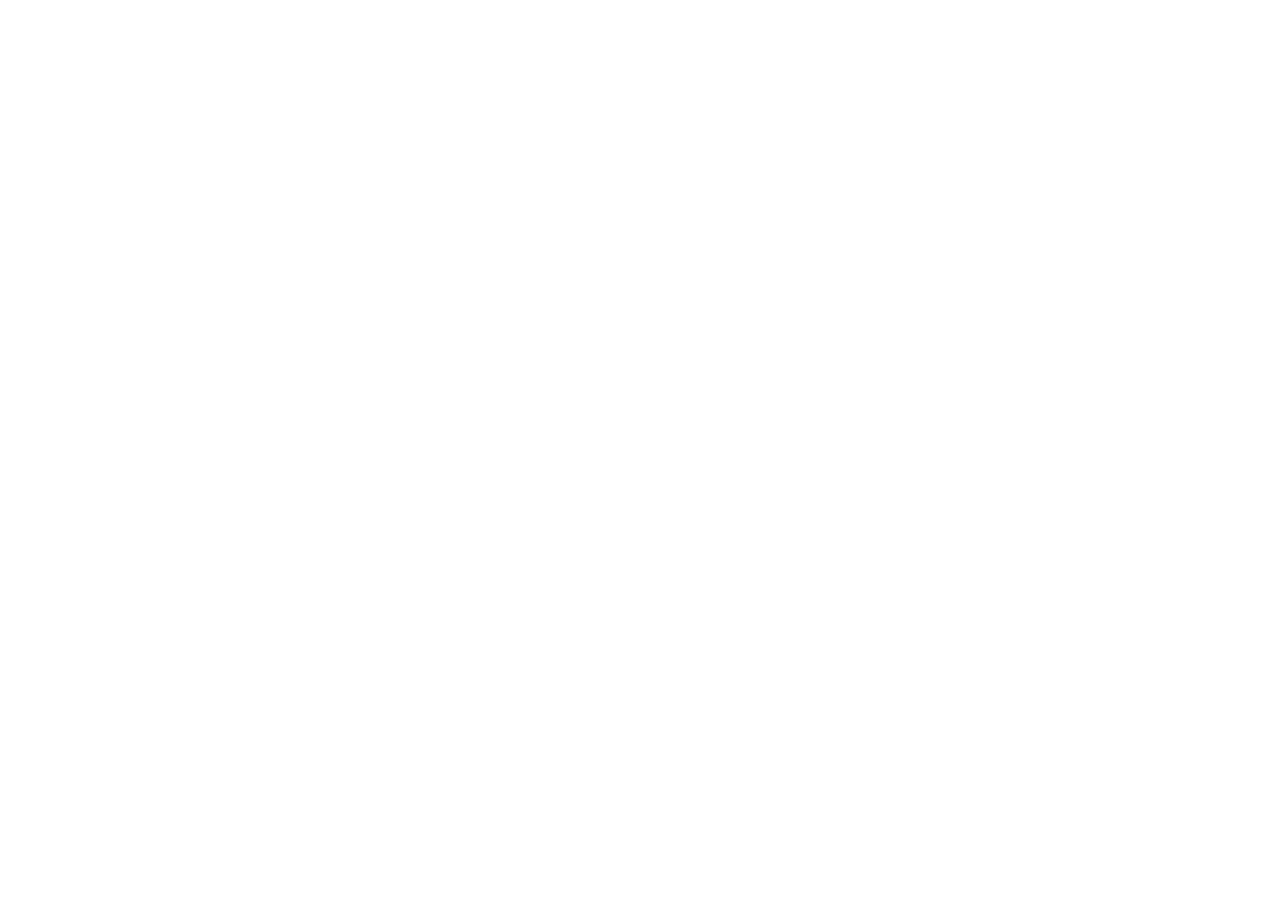
==== index.html @ b7ed8bee "commit 1: added class" ====
<!DOCTYPE html>
<html>
<head>
	<title></title>
	<link rel="stylesheet" type="text/css" href="css/style.css">
	<script src="https://ajax.googleapis.com/ajax/libs/jquery/3.3.1/jquery.min.js"></script>
</head>
<body>





<script type="text/javascript" src="js/app.js"></script>
</body>
</html>
---- css/style.css ----
* {

}
body {
	
}
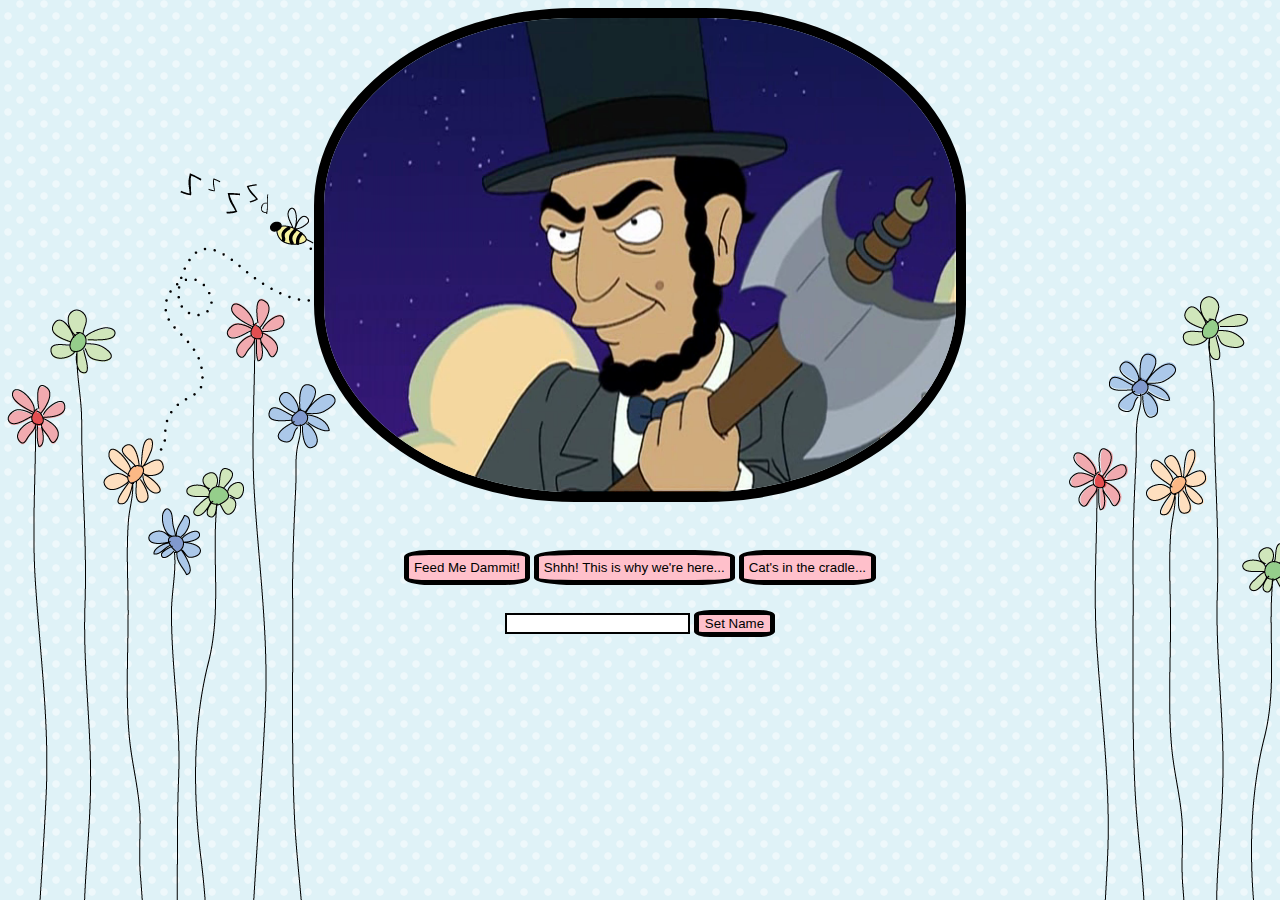
==== commit 835ececc: "Commit 2: added html css and js" ====
--- a/index.html
+++ b/index.html
@@ -1,13 +1,22 @@
 <!DOCTYPE html>
 <html>
 <head>
-	<title></title>
+	<title>Tamagotchi</title>
 	<link rel="stylesheet" type="text/css" href="css/style.css">
 	<script src="https://ajax.googleapis.com/ajax/libs/jquery/3.3.1/jquery.min.js"></script>
 </head>
 <body>
 
-
+	<img src="images/EvilLincoln.png" alt="Evil Lincoln" class="evil1">
+		<div class=doing-stuff>
+			<button class=feed-me>Feed Me Dammit!</button>
+			<button class=sleep-me>Shhh! This is why we're here...</button>
+			<button class=play-me>Cat's in the cradle...</button>
+		</div>
+		<div class=naming>
+			<input type="text" name="name">
+			<button class=set-name>Set Name</button>
+		</div>
 
 
 
--- a/css/style.css
+++ b/css/style.css
@@ -2,5 +2,61 @@
 
 }
 body {
+	background-image: url("../images/cuteBackground1.gif");
+	background-color: pink;
+
+}
+.evil1 {
+	display: block;
+	margin-left: auto;
+	margin-right: auto;
+	width: 50%;
+	border-radius: 40%;
+	border: 10px solid black;
+}
+.doing-stuff {
+	margin-left: auto;
+	margin-right: auto;
+	padding-top: 3em;
+	width: 100%;
+	text-align: center;
 	
-}+}
+.doing-stuff button {
+	display: inline-block;
+	border: 5px solid black;
+	border-radius: 20%;
+	background-color: pink;
+	color: black;
+	padding: 5px;
+
+}
+.naming {
+	display: inline-block;
+	margin-right: auto;
+	margin-left: auto;
+	margin-top: 25px;
+	width: 100%;
+	text-align: center;
+
+
+}
+.naming input {
+	border: 2px solid black;
+}
+.set-name {
+	border: 5px solid black;
+	border-radius: 20%;
+	background-color: pink;
+	color: black;
+}
+
+
+
+
+
+
+
+
+
+
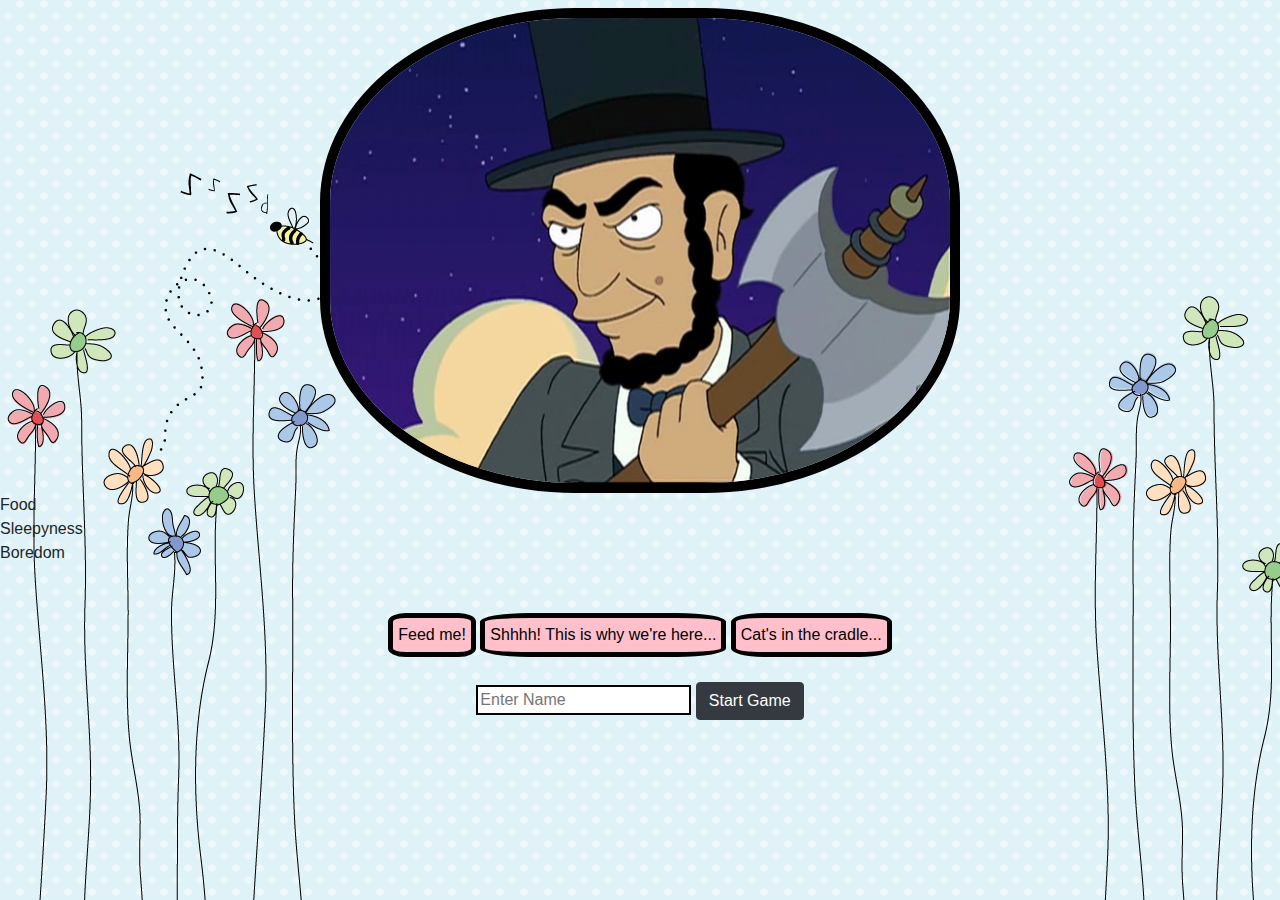
==== commit 33c49e21: "Commit 4: Added more function and css and html" ====
--- a/index.html
+++ b/index.html
@@ -4,22 +4,49 @@
 	<title>Tamagotchi</title>
 	<link rel="stylesheet" type="text/css" href="css/style.css">
 	<script src="https://ajax.googleapis.com/ajax/libs/jquery/3.3.1/jquery.min.js"></script>
+	<link rel="stylesheet" type="text/css" href="https://stackpath.bootstrapcdn.com/bootstrap/4.1.1/css/bootstrap.min.css">
+	<link href="https://fonts.googleapis.com/css?family=Shrikhand" rel="stylesheet">
+	<h3>
+		
+	</h3>
 </head>
 <body>
 
 	<img src="images/EvilLincoln.png" alt="Evil Lincoln" class="evil1">
+		
+		<div class="health-bar" id="foody" data-total="10" data-value="10">
+  			<div class="bar">
+  	  			<div class="hit">Food</div>
+  			</div>
+		</div>
+		<div class="health-bar" id="sleepy" data-total="10" data-value="10">
+  			<div class="bar">
+  	  			<div class="hit">Sleepyness</div>
+  			</div>
+		</div>
+		<div class="health-bar" id="bored" data-total="10" data-value="10">
+  			<div class="bar">
+  	  			<div class="hit">Boredom</div>
+  			</div>
+		</div>
+
 		<div class=doing-stuff>
-			<button class=feed-me>Feed Me Dammit!</button>
-			<button class=sleep-me>Shhh! This is why we're here...</button>
-			<button class=play-me>Cat's in the cradle...</button>
+			<button type="button" id="food" class="btn btn-danger">Feed me!</button>
+			<button type="button" id="sleepytime" class="btn btn-success">Shhhh! This is why we're here...</button>
+			<button type="button" id="play" class="btn btn-info">Cat's in the cradle...</button>
 		</div>
 		<div class=naming>
-			<input type="text" name="name">
-			<button class=set-name>Set Name</button>
+			<input type="text" id="input-box" placeholder="Enter Name" name="name">
+			<button type="button" id="set-name" class="btn btn-dark">Start Game</button>
 		</div>
 
+	
 
+	<script src="https://code.jquery.com/jquery-3.2.1.slim.min.js" integrity="sha384-KJ3o2DKtIkvYIK3UENzmM7KCkRr/rE9/Qpg6aAZGJwFDMVNA/GpGFF93hXpG5KkN" crossorigin="anonymous"></script>
+    <script src="https://cdnjs.cloudflare.com/ajax/libs/popper.js/1.12.9/umd/popper.min.js" integrity="sha384-ApNbgh9B+Y1QKtv3Rn7W3mgPxhU9K/ScQsAP7hUibX39j7fakFPskvXusvfa0b4Q" crossorigin="anonymous"></script>
+    <script src="https://maxcdn.bootstrapcdn.com/bootstrap/4.0.0/js/bootstrap.min.js" integrity="sha384-JZR6Spejh4U02d8jOt6vLEHfe/JQGiRRSQQxSfFWpi1MquVdAyjUar5+76PVCmYl" crossorigin="anonymous"></script>
+  
 
-<script type="text/javascript" src="js/app.js"></script>
+	<script type="text/javascript" src="js/app.js"></script>
 </body>
 </html>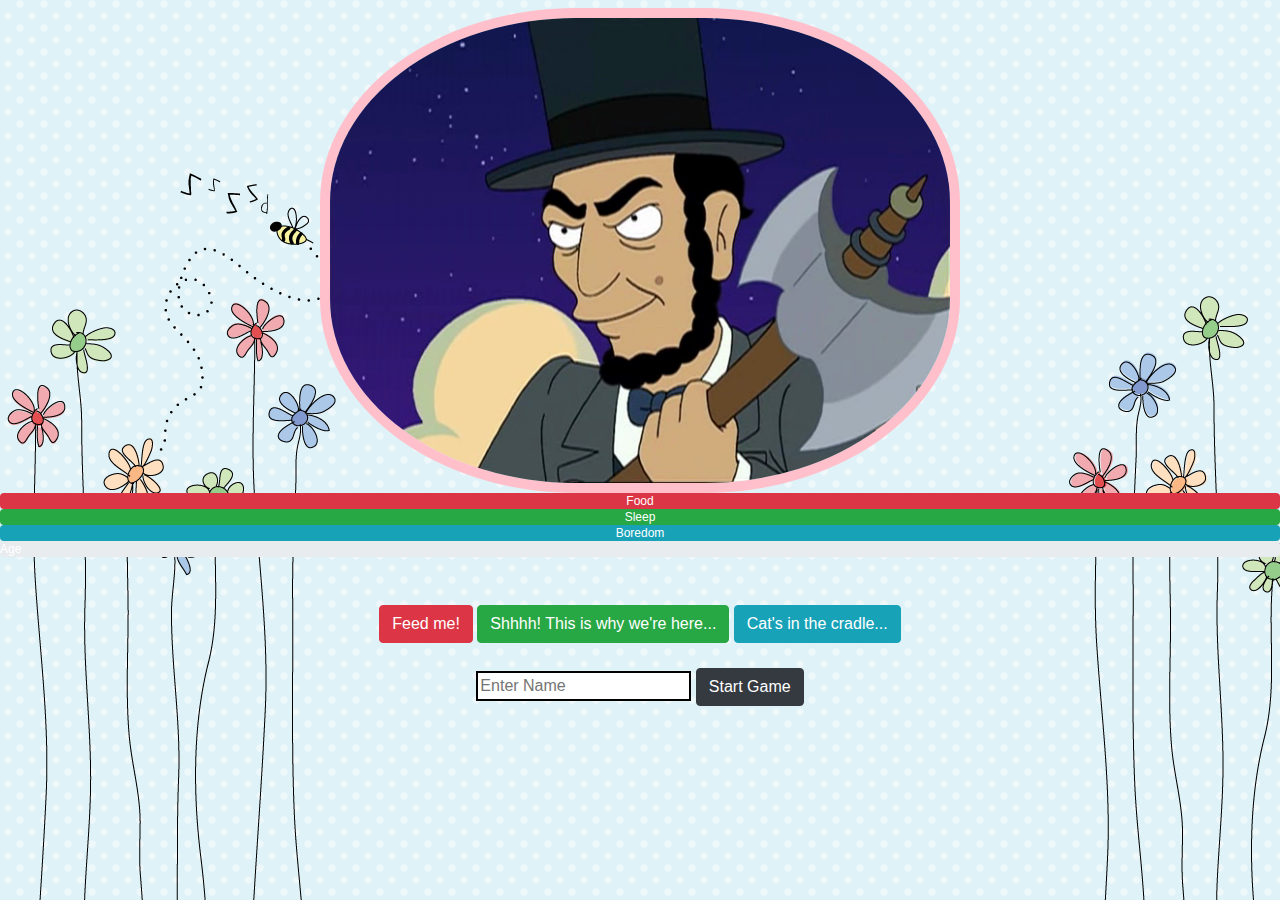
==== commit 1f30c253: "Commit 5: added more logic and styling" ====
--- a/index.html
+++ b/index.html
@@ -14,22 +14,19 @@
 
 	<img src="images/EvilLincoln.png" alt="Evil Lincoln" class="evil1">
 		
-		<div class="health-bar" id="foody" data-total="10" data-value="10">
-  			<div class="bar">
-  	  			<div class="hit">Food</div>
-  			</div>
+		<div class="progress">
+  			<div id="food-bar" class="progress-bar bg-danger" role="progressbar" style="width: 100%" aria-valuenow="100" aria-valuemin="0" aria-valuemax="100">Food</div>
 		</div>
-		<div class="health-bar" id="sleepy" data-total="10" data-value="10">
-  			<div class="bar">
-  	  			<div class="hit">Sleepyness</div>
-  			</div>
+		<div class="progress">
+  			<div id="sleep-bar" class="progress-bar bg-success" role="progressbar" style="width: 100%" aria-valuenow="100" aria-valuemin="0" aria-valuemax="100">Sleep</div>
 		</div>
-		<div class="health-bar" id="bored" data-total="10" data-value="10">
-  			<div class="bar">
-  	  			<div class="hit">Boredom</div>
-  			</div>
+		<div class="progress">
+  			<div id="boredom-bar" class="progress-bar bg-info" role="progressbar" style="width: 100%" aria-valuenow="100" aria-valuemin="0" aria-valuemax="100">Boredom</div>
 		</div>
-
+		<div class="progress">
+  			<div id="age-bar" class="progress-bar bg-warning" role="progressbar" style="width: 0%" aria-valuenow="0" aria-valuemin="0" aria-valuemax="1000">Age</div>
+		</div>
+		
 		<div class=doing-stuff>
 			<button type="button" id="food" class="btn btn-danger">Feed me!</button>
 			<button type="button" id="sleepytime" class="btn btn-success">Shhhh! This is why we're here...</button>
--- a/css/style.css
+++ b/css/style.css
@@ -12,7 +12,7 @@
 	margin-right: auto;
 	width: 50%;
 	border-radius: 40%;
-	border: 10px solid black;
+	border: 10px solid pink;
 }
 .doing-stuff {
 	margin-left: auto;
@@ -21,15 +21,6 @@
 	width: 100%;
 	text-align: center;
 	
-}
-.doing-stuff button {
-	display: inline-block;
-	border: 5px solid black;
-	border-radius: 20%;
-	background-color: pink;
-	color: black;
-	padding: 5px;
-
 }
 .naming {
 	display: inline-block;
@@ -44,19 +35,54 @@
 .naming input {
 	border: 2px solid black;
 }
-.set-name {
-	border: 5px solid black;
-	border-radius: 20%;
-	background-color: pink;
-	color: black;
+.health-bar {
+  -webkit-box-sizing: border-box;
+  -moz-box-sizing: border-box;
+  box-sizing: border-box;
+  width: 300px;
+  height: 20px;
+  padding: 5px;
+  background: #ddd;
+  -webkit-border-radius: 5px;
+  -moz-border-radius: 5px;
+  border-radius: 5px;
+  position: relative;
+  margin-left: auto;
+  margin-right: auto;
+  margin-top: 10px;
+}
+.bar {
+  background: #c54;
+  width: 100%;
+  height: 10px;
+  position: relative;
+  
+  transition: width .5s linear;
+}
+
+.hit {
+  background: rgba(255,255,255,0.6);
+  position: absolute;
+  top: 0;
+  right: 0;
+  bottom: 0;
+  width: 0px;
+  
+  transition: width .5s linear;
+}
+h3 {
+	text-align: center;
+	font-family: 'Shrikhand', cursive;
+	color: pink;
+}
+.progress. {
+	margin-left: auto;
+  	margin-right: auto;
+  	margin-top: 10px;
+  	width: 300px;
 }
 
 
 
 
 
-
-
-
-
-
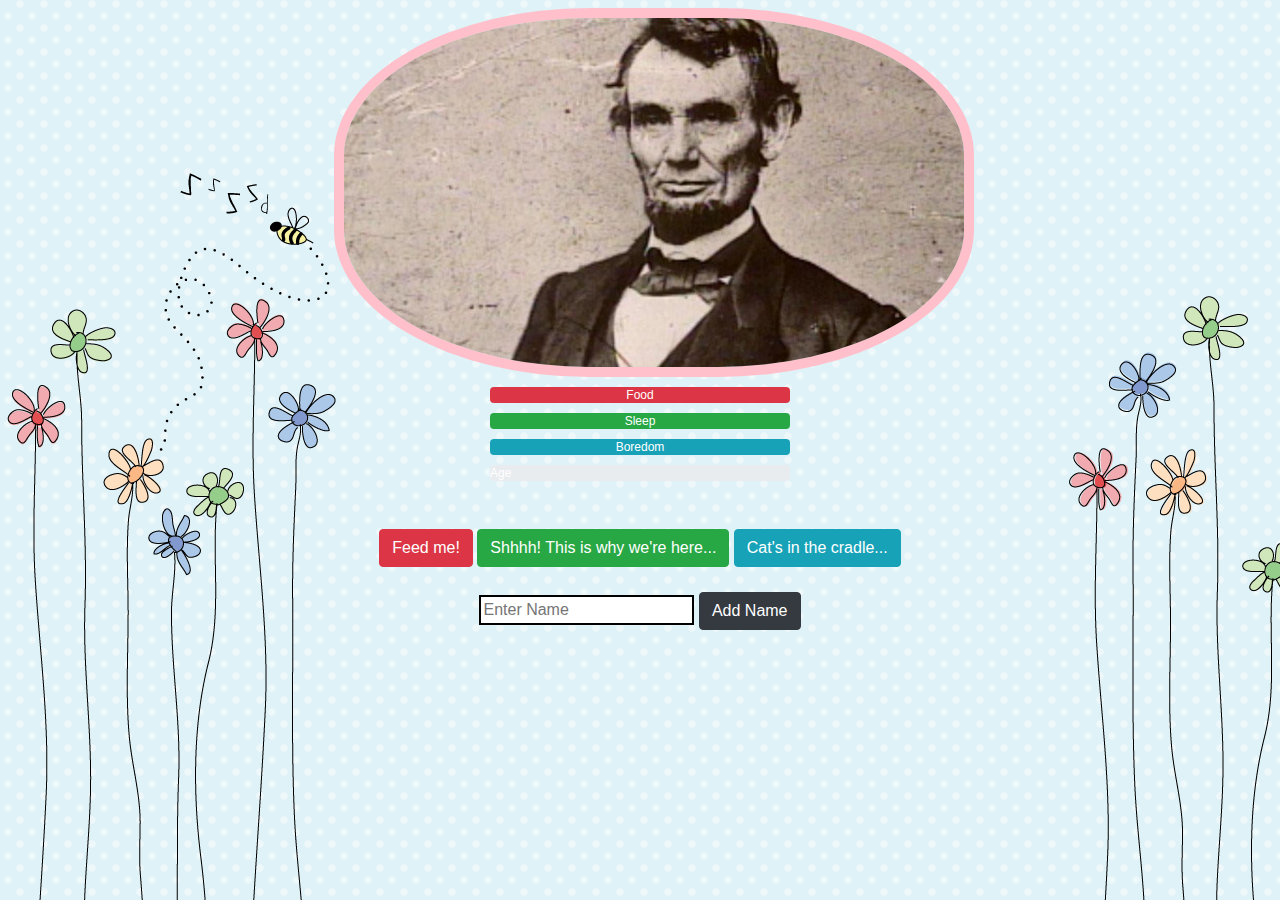
==== commit bf5f3b77: "Commit 7: Continued to finalize functionality" ====
--- a/index.html
+++ b/index.html
@@ -12,7 +12,7 @@
 </head>
 <body>
 
-	<img src="images/EvilLincoln.png" alt="Evil Lincoln" class="evil1">
+	<img src="images/lincoln1.jpg" alt="Evil Lincoln" class="evil1">
 		
 		<div class="progress">
   			<div id="food-bar" class="progress-bar bg-danger" role="progressbar" style="width: 100%" aria-valuenow="100" aria-valuemin="0" aria-valuemax="100">Food</div>
@@ -34,12 +34,9 @@
 		</div>
 		<div class=naming>
 			<input type="text" id="input-box" placeholder="Enter Name" name="name">
-			<button type="button" id="set-name" class="btn btn-dark">Start Game</button>
+			<button type="button" id="set-name" class="btn btn-dark">Add Name</button>
 		</div>
-
 	
-
-	<script src="https://code.jquery.com/jquery-3.2.1.slim.min.js" integrity="sha384-KJ3o2DKtIkvYIK3UENzmM7KCkRr/rE9/Qpg6aAZGJwFDMVNA/GpGFF93hXpG5KkN" crossorigin="anonymous"></script>
     <script src="https://cdnjs.cloudflare.com/ajax/libs/popper.js/1.12.9/umd/popper.min.js" integrity="sha384-ApNbgh9B+Y1QKtv3Rn7W3mgPxhU9K/ScQsAP7hUibX39j7fakFPskvXusvfa0b4Q" crossorigin="anonymous"></script>
     <script src="https://maxcdn.bootstrapcdn.com/bootstrap/4.0.0/js/bootstrap.min.js" integrity="sha384-JZR6Spejh4U02d8jOt6vLEHfe/JQGiRRSQQxSfFWpi1MquVdAyjUar5+76PVCmYl" crossorigin="anonymous"></script>
   
--- a/css/style.css
+++ b/css/style.css
@@ -13,6 +13,7 @@
 	width: 50%;
 	border-radius: 40%;
 	border: 10px solid pink;
+	position: relative;
 }
 .doing-stuff {
 	margin-left: auto;
@@ -29,53 +30,17 @@
 	margin-top: 25px;
 	width: 100%;
 	text-align: center;
-
-
 }
 .naming input {
 	border: 2px solid black;
 }
-.health-bar {
-  -webkit-box-sizing: border-box;
-  -moz-box-sizing: border-box;
-  box-sizing: border-box;
-  width: 300px;
-  height: 20px;
-  padding: 5px;
-  background: #ddd;
-  -webkit-border-radius: 5px;
-  -moz-border-radius: 5px;
-  border-radius: 5px;
-  position: relative;
-  margin-left: auto;
-  margin-right: auto;
-  margin-top: 10px;
-}
-.bar {
-  background: #c54;
-  width: 100%;
-  height: 10px;
-  position: relative;
-  
-  transition: width .5s linear;
-}
 
-.hit {
-  background: rgba(255,255,255,0.6);
-  position: absolute;
-  top: 0;
-  right: 0;
-  bottom: 0;
-  width: 0px;
-  
-  transition: width .5s linear;
-}
 h3 {
 	text-align: center;
 	font-family: 'Shrikhand', cursive;
 	color: pink;
 }
-.progress. {
+.progress {
 	margin-left: auto;
   	margin-right: auto;
   	margin-top: 10px;
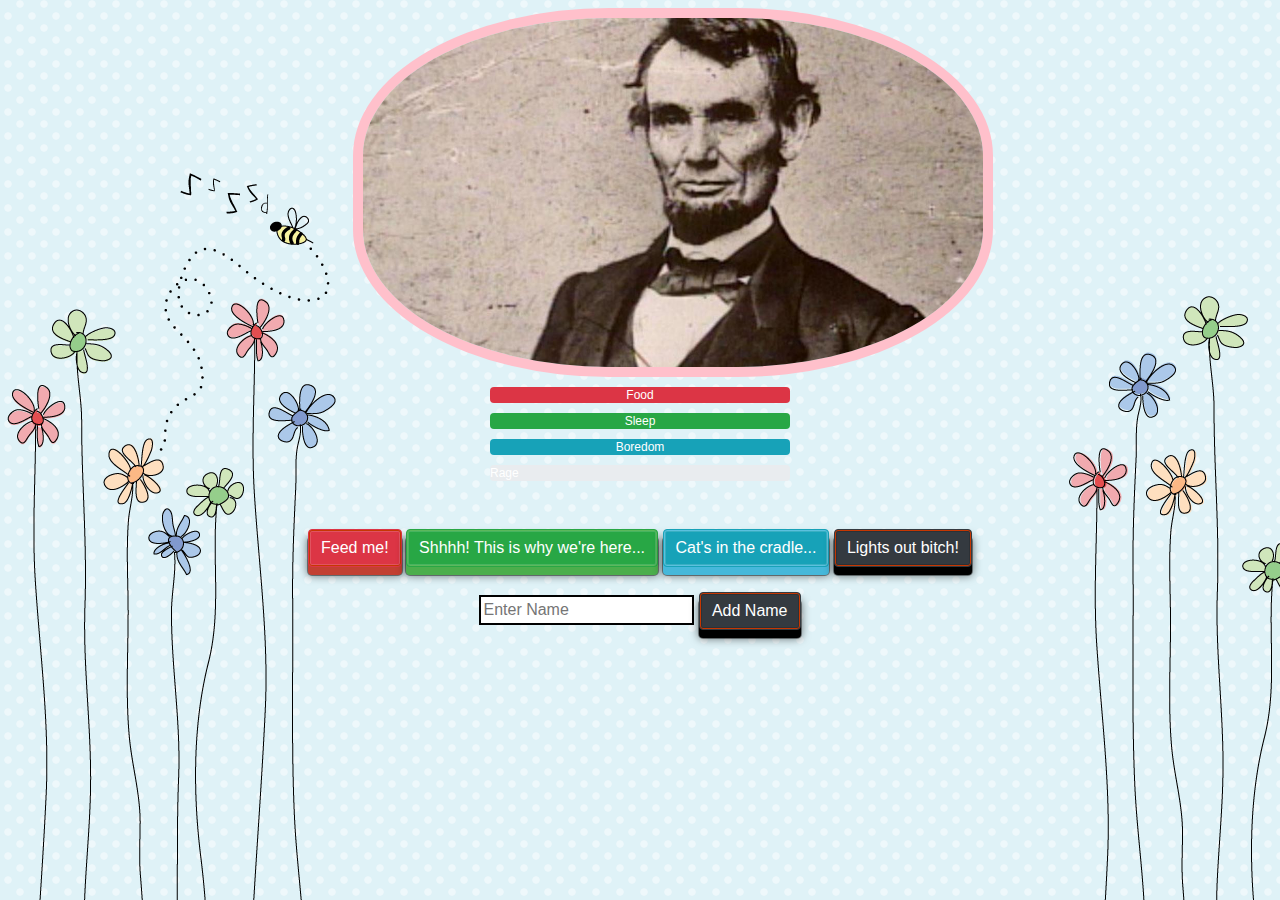
==== commit 0f4c8e73: "Commit 8 more function and style" ====
--- a/index.html
+++ b/index.html
@@ -24,13 +24,14 @@
   			<div id="boredom-bar" class="progress-bar bg-info" role="progressbar" style="width: 100%" aria-valuenow="100" aria-valuemin="0" aria-valuemax="100">Boredom</div>
 		</div>
 		<div class="progress">
-  			<div id="age-bar" class="progress-bar bg-warning" role="progressbar" style="width: 0%" aria-valuenow="0" aria-valuemin="0" aria-valuemax="1000">Age</div>
+  			<div id="age-bar" class="progress-bar bg-warning" role="progressbar" style="width: 0%" aria-valuenow="0" aria-valuemin="0" aria-valuemax="1000">Rage</div>
 		</div>
 		
 		<div class=doing-stuff>
 			<button type="button" id="food" class="btn btn-danger">Feed me!</button>
 			<button type="button" id="sleepytime" class="btn btn-success">Shhhh! This is why we're here...</button>
 			<button type="button" id="play" class="btn btn-info">Cat's in the cradle...</button>
+			<button type="button" id="lights-out" class="btn btn-dark">Lights out bitch!</button>
 		</div>
 		<div class=naming>
 			<input type="text" id="input-box" placeholder="Enter Name" name="name">
--- a/css/style.css
+++ b/css/style.css
@@ -46,8 +46,42 @@
   	margin-top: 10px;
   	width: 300px;
 }
+.btn3d {
+    transition:all .08s linear;
+    position:relative;
+    outline:medium none;
+    -moz-outline-style:none;
+    border:0px;
+    margin-right:10px;
+    margin-top:15px;
+}
+.btn3d:focus {
+    outline:medium none;
+    -moz-outline-style:none;
+}
+.btn3d:active {
+    top:9px;
+}
+ .btn-success {
+    box-shadow:0 0 0 1px #5cb85c inset, 0 0 0 2px rgba(255,255,255,0.15) inset, 0 8px 0 0 #4cae4c, 0 8px 0 1px rgba(0,0,0,0.4), 0 8px 8px 1px rgba(0,0,0,0.5);
+    background-color:#5cb85c;
+}
+ .btn-info {
+    box-shadow:0 0 0 1px #5bc0de inset, 0 0 0 2px rgba(255,255,255,0.15) inset, 0 8px 0 0 #46b8da, 0 8px 0 1px rgba(0,0,0,0.4), 0 8px 8px 1px rgba(0,0,0,0.5);
+    background-color:#5bc0de;
+}
+.btn-warning {
+    box-shadow:0 0 0 1px #f0ad4e inset, 0 0 0 2px rgba(255,255,255,0.15) inset, 0 8px 0 0 #eea236, 0 8px 0 1px rgba(0,0,0,0.4), 0 8px 8px 1px rgba(0,0,0,0.5);
+    background-color:#f0ad4e;
+}
+.btn-danger {
+    box-shadow:0 0 0 1px #c63702 inset, 0 0 0 2px rgba(255,255,255,0.15) inset, 0 8px 0 0 #C24032, 0 8px 0 1px rgba(0,0,0,0.4), 0 8px 8px 1px rgba(0,0,0,0.5);
+    background-color:#c63702;
+}
+.btn-dark {
+    box-shadow:0 0 0 1px #c63702 inset, 0 0 0 2px rgba(0,0,0,0.15) inset, 0 8px 0 0 #000000, 0 8px 0 1px rgba(0,0,0,0.4), 0 8px 8px 1px rgba(0,0,0,0.5);
+    background-color:#000000;
+}
 
 
 
-
-
